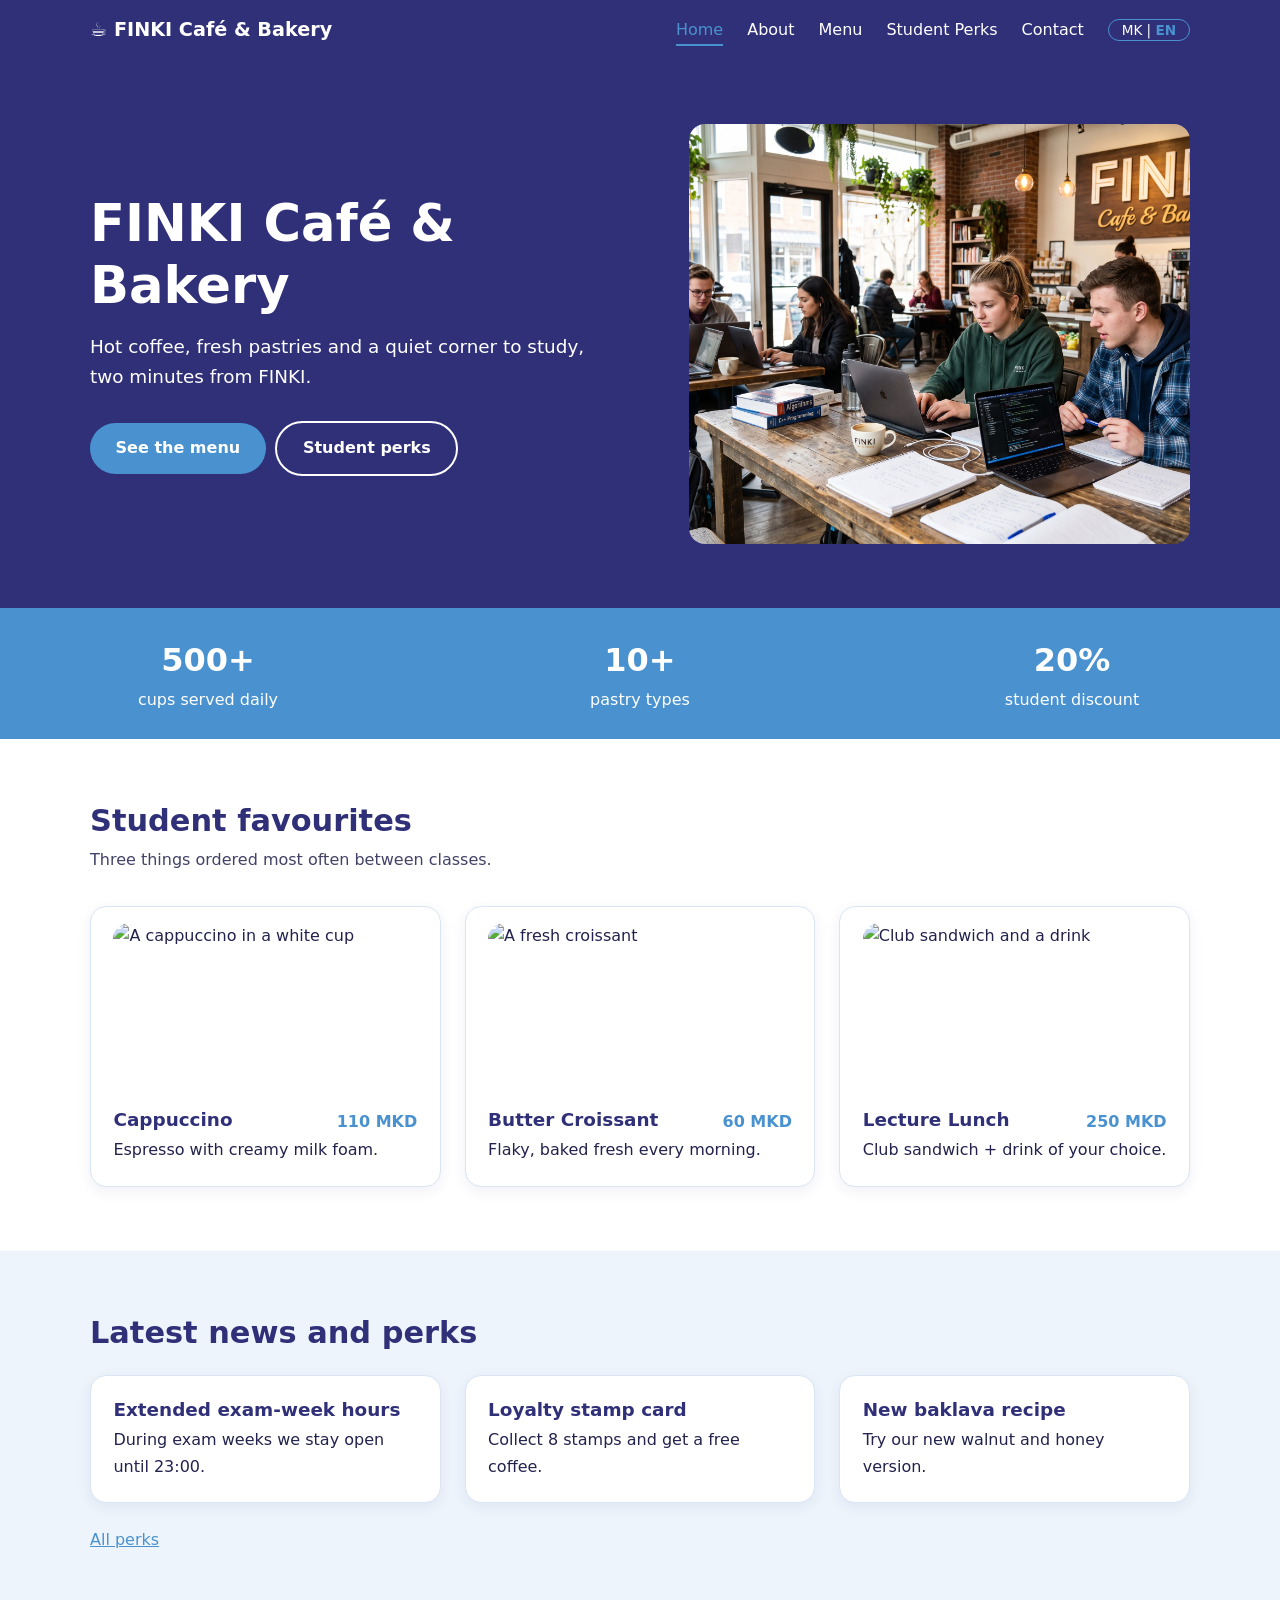
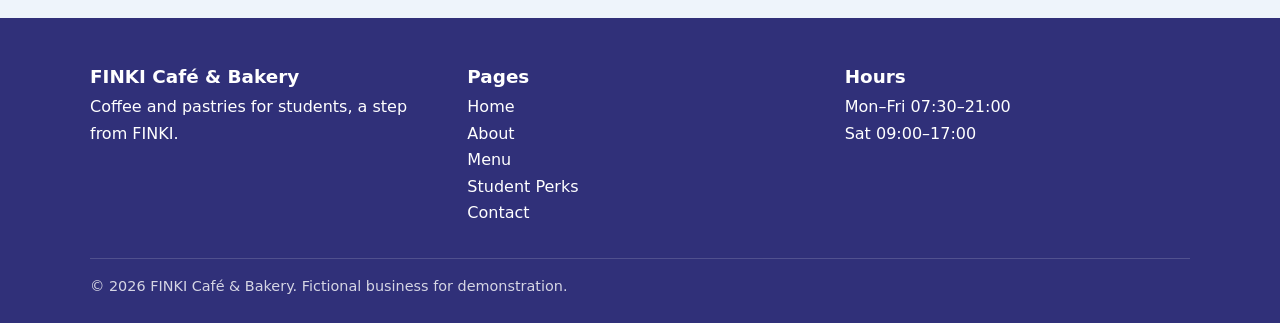
==== en/index.html @ 3f3c71a1 "Initial commit" ====
<!DOCTYPE html>
<html lang="en">
<head>
<meta charset="UTF-8">
<meta name="viewport" content="width=device-width, initial-scale=1">
<title>Home | FINKI Café &amp; Bakery</title>
<meta name="description" content="Student café-bakery near FINKI, Skopje.">
<link rel="stylesheet" href="../css/style.css">
</head>
<body>
<!-- ===== SHARED HEADER / NAV (identical on every page) ===== -->
<header class="site-header">
  <div class="container nav">
    <a class="brand" href="index.html">☕ FINKI Café &amp; Bakery</a>
    <button class="nav-toggle" aria-label="Toggle navigation" aria-expanded="false"><span></span><span></span><span></span></button>
    <nav aria-label="Main navigation">
      <ul class="nav-list"><li><a href="index.html" aria-current="page">Home</a></li><li><a href="about.html">About</a></li><li><a href="menu.html">Menu</a></li><li><a href="perks.html">Student Perks</a></li><li><a href="contact.html">Contact</a></li>
        <!-- Language switch: links to the translated twin of this page -->
        <li><a class="lang" href="../mk/index.html" hreflang="mk">MK | <b>EN</b></a></li>
      </ul>
    </nav>
  </div>
</header>
<main>

<!-- Hero -->
<section class="hero"><div class="container hero-grid">
  <div><h1>FINKI Café &amp; Bakery</h1>
  <p>Hot coffee, fresh pastries and a quiet corner to study, two minutes from FINKI.</p>
  <a class="btn" href="menu.html">See the menu</a><a class="btn outline" href="perks.html">Student perks</a></div>
  <!-- Hero image placeholder -->
  <img src="../images/students.jpg" width="640" height="420" alt="Café interior with students studying" loading="lazy">
</div></section>
<!-- Stats bar -->
<div class="stats"><ul>
  <li><strong>500+</strong>cups served daily</li>
  <li><strong>10+</strong>pastry types</li>
  <li><strong>20%</strong>student discount</li></ul></div>
<!-- Featured items -->
<section>
  <div class="container"><h2>Student favourites</h2>
    <p class="lead">Three things ordered most often between classes.</p>
    <div class="grid">
      <article class="card"><img src="https://images.pexels.com/photos/459489/pexels-photo-459489.jpeg" width="400" height="240" alt="A cappuccino in a white cup" loading="lazy">
        <div class="item"><h3>Cappuccino</h3><span class="price">110 MKD</span></div>
        <p>Espresso with creamy milk foam.</p>
      </article>
      <article class="card"><img src="https://images.pexels.com/photos/6202224/pexels-photo-6202224.jpeg" width="400" height="240" alt="A fresh croissant" loading="lazy">
        <div class="item"><h3>Butter Croissant</h3><span class="price">60 MKD</span></div>
        <p>Flaky, baked fresh every morning.</p>
      </article>
      <article class="card"><img src="https://images.pexels.com/photos/8478399/pexels-photo-8478399.jpeg" width="400" height="240" alt="Club sandwich and a drink" loading="lazy">
        <div class="item"><h3>Lecture Lunch</h3><span class="price">250 MKD</span></div>
        <p>Club sandwich + drink of your choice.</p>
      </article>
    </div>
  </div>
</section>
<!-- News / perks teaser -->
<section class="alt"><div class="container"><h2>Latest news and perks</h2><div class="grid" style="margin-top:1.5rem">
  <article class="card"><h3>Extended exam-week hours</h3><p>During exam weeks we stay open until 23:00.</p></article>
  <article class="card"><h3>Loyalty stamp card</h3><p>Collect 8 stamps and get a free coffee.</p></article>
  <article class="card"><h3>New baklava recipe</h3><p>Try our new walnut and honey version.</p></article>
</div><p style="margin-top:1.5rem"><a href="perks.html">All perks</a></p></div></section>
</main>
<!-- ===== SHARED FOOTER ===== -->
<footer class="site-footer">
  <div class="container footer-grid">
    <div><h3>FINKI Café &amp; Bakery</h3><p>Coffee and pastries for students, a step from FINKI.</p></div>
    <div><h3>Pages</h3><ul><li><a href="index.html">Home</a></li><li><a href="about.html">About</a></li><li><a href="menu.html">Menu</a></li><li><a href="perks.html">Student Perks</a></li><li><a href="contact.html">Contact</a></li></ul></div>
    <div><h3>Hours</h3><p>Mon–Fri 07:30–21:00<br>Sat 09:00–17:00</p></div>
  </div>
  <div class="container copy">© 2026 FINKI Café &amp; Bakery. Fictional business for demonstration.</div>
</footer>
<script src="../js/main.js"></script>
</body>
</html>
---- css/style.css ----
:root {
  --dark: #303079;
  --accent: #4992CF;
  --white: #fff;
  --soft: #eef4fb;
  --text: #22224d;
  --radius: 16px;
}

* {
  box-sizing: border-box;
  margin: 0;
}

html {
  scroll-behavior: smooth;
}

body {
  font-family: "Segoe UI", system-ui, -apple-system, Roboto, sans-serif;
  color: var(--text);
  background: var(--white);
  line-height: 1.65;
}

img {
  max-width: 100%;
  height: auto;
  display: block;
  border-radius: var(--radius);
}

a {
  color: var(--accent);
}

a:focus-visible,
button:focus-visible {
  outline: 3px solid var(--accent);
  outline-offset: 3px;
}

h1,
h2,
h3 {
  color: var(--dark);
  line-height: 1.2;
}

h1 {
  font-size: clamp(2rem, 5vw, 3.2rem);
}

h2 {
  font-size: 1.9rem;
  margin-bottom: 0.5rem;
}

h3 {
  font-size: 1.15rem;
  margin-bottom: 0.4rem;
}

.container {
  width: min(1100px, 92%);
  margin-inline: auto;
}

section {
  padding: 4rem 0;
}

.lead {
  max-width: 60ch;
  margin-bottom: 2rem;
  opacity: 0.85;
}

.alt {
  background: var(--soft);
}

/* Header / nav */

.site-header {
  background: var(--dark);
  position: sticky;
  top: 0;
  z-index: 10;
}

.nav {
  display: flex;
  align-items: center;
  justify-content: space-between;
  padding: 0.9rem 0;
}

.brand {
  color: var(--white);
  font-weight: 700;
  font-size: 1.2rem;
  text-decoration: none;
}

.nav-list {
  display: flex;
  gap: 1.5rem;
  list-style: none;
  padding: 0;
  align-items: center;
}

.nav-list a {
  color: var(--white);
  text-decoration: none;
  padding: 0.3rem 0;
  border-bottom: 2px solid transparent;
}

.nav-list a:hover,
.nav-list a[aria-current="page"] {
  color: var(--accent);
  border-color: var(--accent);
}

.nav-list .lang {
  border: 1px solid var(--accent);
  border-radius: 999px;
  padding: 0.15rem 0.8rem;
  font-size: 0.85rem;
}

.nav-list .lang b {
  color: var(--accent);
  font-weight: 700;
}

.nav-toggle {
  display: none;
  background: none;
  border: 0;
  cursor: pointer;
  padding: 0.4rem;
}

.nav-toggle span {
  display: block;
  width: 26px;
  height: 3px;
  background: var(--white);
  margin: 5px 0;
  border-radius: 2px;
}

/* Buttons */

.btn {
  display: inline-block;
  background: var(--accent);
  color: var(--white);
  padding: 0.75rem 1.6rem;
  border-radius: 999px;
  text-decoration: none;
  font-weight: 600;
  transition: background 0.2s;
}

.btn:hover {
  background: var(--white);
  color: var(--dark);
}

.btn.outline {
  background: transparent;
  border: 2px solid var(--white);
  color: var(--white);
}

.btn.outline:hover {
  background: var(--white);
  color: var(--dark);
}

/* Hero */

.hero {
  background: var(--dark);
  color: var(--white);
  padding: 4rem 0;
}

.hero h1 {
  color: var(--white);
}

.hero-grid {
  display: grid;
  grid-template-columns: 1.1fr 1fr;
  gap: 3rem;
  align-items: center;
}

.hero img {
  width: 100%;
  height: 420px;
  object-fit: cover;
}

.hero p {
  margin: 1rem 0 1.8rem;
  font-size: 1.15rem;
  max-width: 44ch;
}

.hero .btn + .btn {
  margin-left: 0.6rem;
}

.page-hero {
  background: var(--dark);
  color: var(--white);
  padding: 3rem 0;
}

.page-hero h1 {
  color: var(--white);
}

/* Stats bar */

.stats {
  background: var(--accent);
  color: var(--white);
  padding: 1.6rem 0;
}

.stats ul {
  list-style: none;
  padding: 0;
  display: grid;
  grid-template-columns: repeat(3, 1fr);
  text-align: center;
  gap: 1rem;
}

.stats strong {
  display: block;
  font-size: 2rem;
}

/* Cards & grids */

.grid {
  display: grid;
  grid-template-columns: repeat(auto-fit, minmax(250px, 1fr));
  gap: 1.5rem;
}

.card {
  background: var(--white);
  border: 1px solid #d9e5f3;
  border-radius: var(--radius);
  padding: 1.4rem;
  box-shadow: 0 4px 14px rgba(48, 48, 121, 0.07);
}

.card img {
  margin: -0.4rem 0 1rem;
  width: 100%;
  height: 170px;
  object-fit: cover;
}

.card ul {
  padding-left: 1.2rem;
}

.price {
  color: var(--accent);
  font-weight: 700;
  white-space: nowrap;
}

.item {
  display: flex;
  justify-content: space-between;
  gap: 1rem;
}

.menu-cat {
  margin-bottom: 3rem;
}

.menu-cat h2 {
  border-bottom: 3px solid var(--accent);
  display: inline-block;
  margin-bottom: 1.2rem;
}

.split {
  display: grid;
  grid-template-columns: 1fr 1fr;
  gap: 2.5rem;
  align-items: center;
}

.split img,
.grid > img {
  width: 100%;
  height: 280px;
  object-fit: cover;
}

.split img {
  height: 380px;
}

.contact-list {
  list-style: none;
  padding: 0;
}

.contact-list li {
  margin-bottom: 0.7rem;
}

table {
  border-collapse: collapse;
  width: 100%;
}

td {
  padding: 0.5rem 0;
  border-bottom: 1px solid #d9e5f3;
}

td:last-child {
  text-align: right;
  font-weight: 600;
}

.map iframe {
  width: 100%;
  height: 340px;
  border: 0;
  border-radius: var(--radius);
}

/* Footer */

.site-footer {
  background: var(--dark);
  color: var(--white);
  padding: 3rem 0 1.5rem;
}

.footer-grid {
  display: grid;
  grid-template-columns: repeat(auto-fit, minmax(200px, 1fr));
  gap: 2rem;
}

.site-footer h3 {
  color: var(--white);
}

.site-footer a {
  color: var(--white);
  text-decoration: none;
}

.site-footer a:hover {
  color: var(--accent);
}

.site-footer ul {
  list-style: none;
  padding: 0;
}

.copy {
  margin-top: 2rem;
  padding-top: 1rem;
  border-top: 1px solid rgba(255, 255, 255, 0.2);
  font-size: 0.9rem;
  opacity: 0.8;
}

/* Mobile */

@media (max-width: 760px) {
  .nav-toggle {
    display: block;
  }

  .nav-list {
    display: none;
    position: absolute;
    top: 100%;
    left: 0;
    right: 0;
    background: var(--dark);
    flex-direction: column;
    align-items: flex-start;
    padding: 1rem 4%;
    gap: 0.8rem;
  }

  .nav-list.open {
    display: flex;
  }

  .hero-grid,
  .split {
    grid-template-columns: 1fr;
  }

  .stats ul {
    grid-template-columns: 1fr;
  }

  section {
    padding: 3rem 0;
  }
}
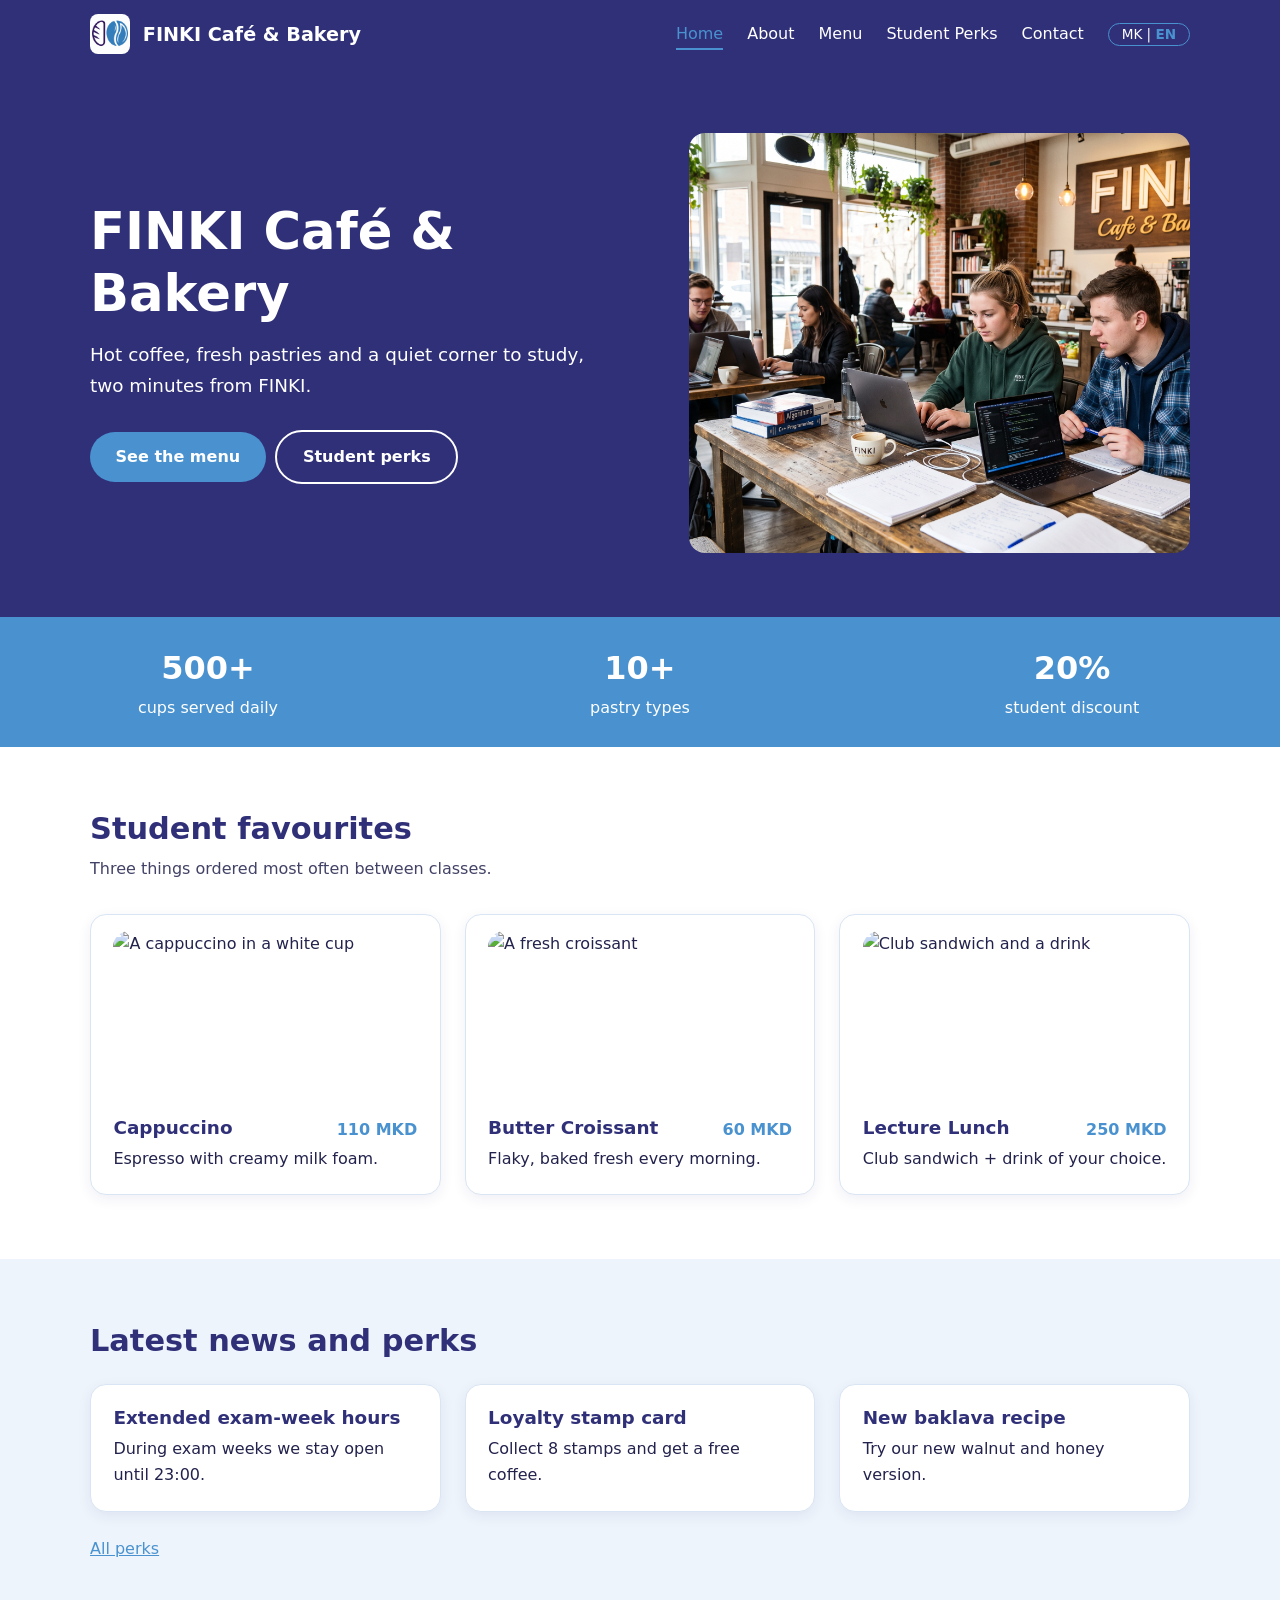
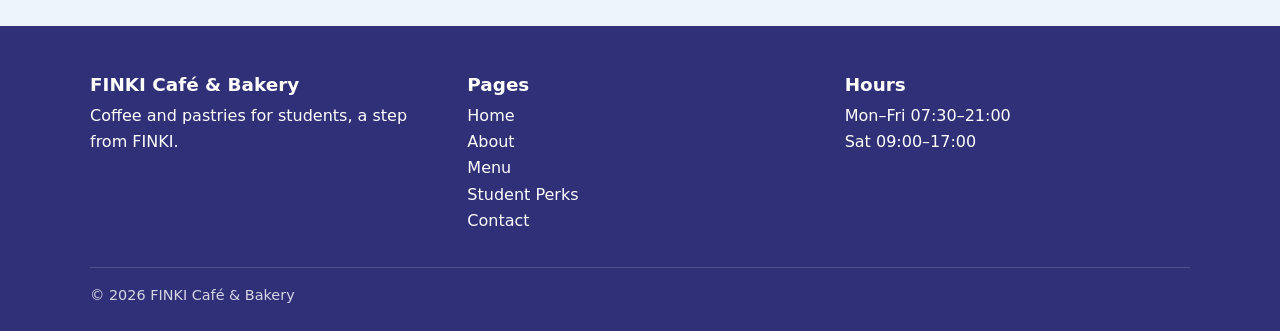
==== commit 2c247c09: "Add root page and implement logo" ====
--- a/en/index.html
+++ b/en/index.html
@@ -11,7 +11,10 @@
 <!-- ===== SHARED HEADER / NAV (identical on every page) ===== -->
 <header class="site-header">
   <div class="container nav">
-    <a class="brand" href="index.html">☕ FINKI Café &amp; Bakery</a>
+    <a class="brand" href="index.html">
+      <img class="brand__logo" src="../images/logo.png" alt="FINKI Café & Bakery" width="40" height="40">
+      <span>FINKI Café &amp; Bakery</span>
+    </a>
     <button class="nav-toggle" aria-label="Toggle navigation" aria-expanded="false"><span></span><span></span><span></span></button>
     <nav aria-label="Main navigation">
       <ul class="nav-list"><li><a href="index.html" aria-current="page">Home</a></li><li><a href="about.html">About</a></li><li><a href="menu.html">Menu</a></li><li><a href="perks.html">Student Perks</a></li><li><a href="contact.html">Contact</a></li>
@@ -70,7 +73,7 @@
     <div><h3>Pages</h3><ul><li><a href="index.html">Home</a></li><li><a href="about.html">About</a></li><li><a href="menu.html">Menu</a></li><li><a href="perks.html">Student Perks</a></li><li><a href="contact.html">Contact</a></li></ul></div>
     <div><h3>Hours</h3><p>Mon–Fri 07:30–21:00<br>Sat 09:00–17:00</p></div>
   </div>
-  <div class="container copy">© 2026 FINKI Café &amp; Bakery. Fictional business for demonstration.</div>
+    <div class="container copy">© 2026 FINKI Café &amp; Bakery</div>
 </footer>
 <script src="../js/main.js"></script>
 </body>
--- a/css/style.css
+++ b/css/style.css
@@ -101,6 +101,13 @@
   font-weight: 700;
   font-size: 1.2rem;
   text-decoration: none;
+  display: flex;
+  align-items: center;
+  gap: 0.8rem;
+}
+
+.brand__logo {
+  border-radius: 8px;
 }
 
 .nav-list {
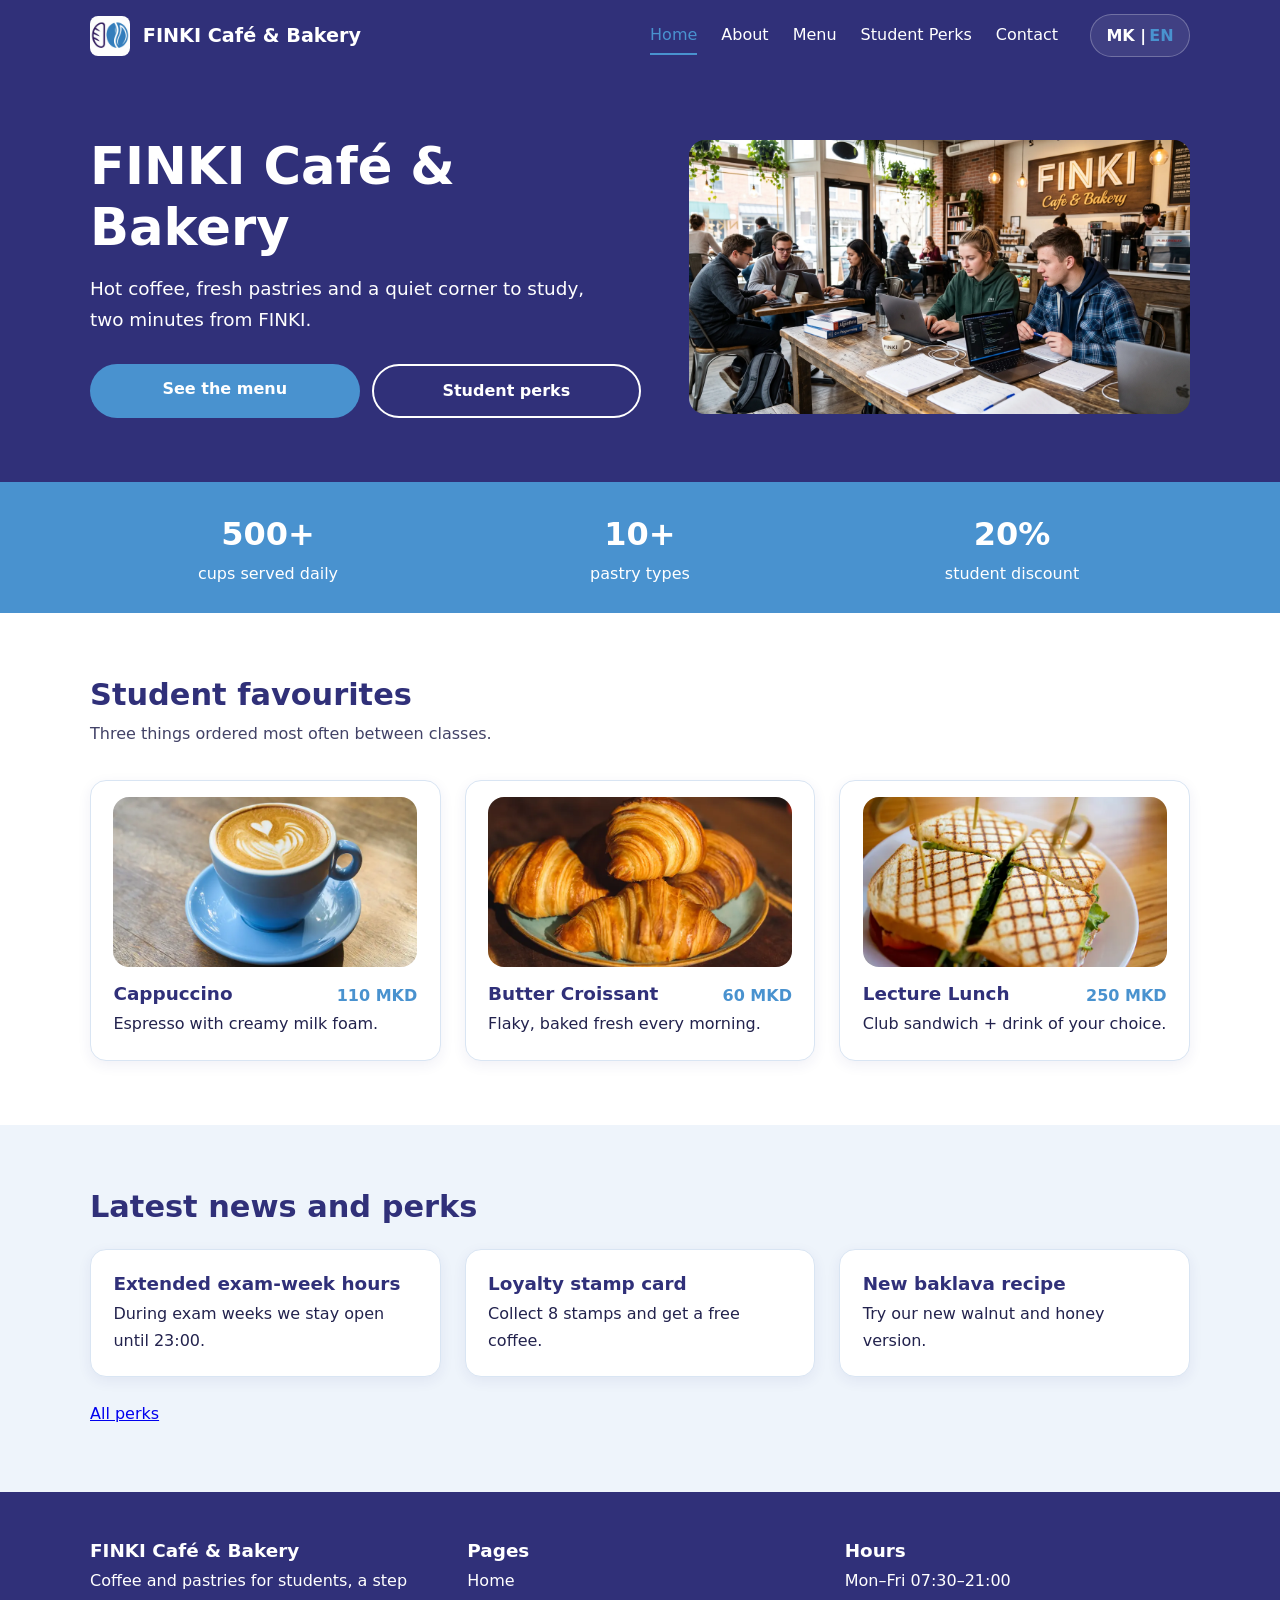
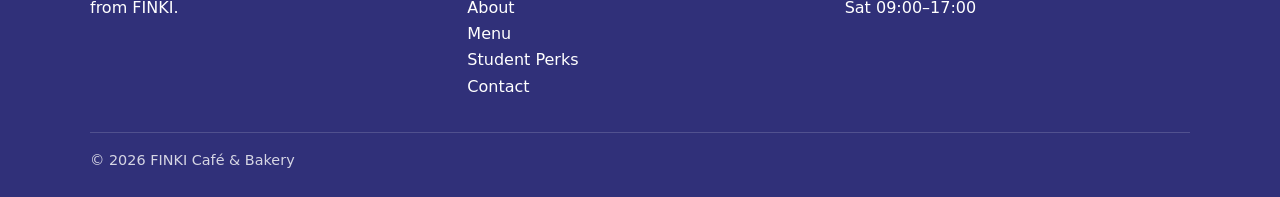
==== commit b50ae2ee: "Refactor code and improve mobile navigation and hero layout" ====
--- a/en/index.html
+++ b/en/index.html
@@ -1,80 +1,145 @@
 <!DOCTYPE html>
 <html lang="en">
-<head>
-<meta charset="UTF-8">
-<meta name="viewport" content="width=device-width, initial-scale=1">
-<title>Home | FINKI Café &amp; Bakery</title>
-<meta name="description" content="Student café-bakery near FINKI, Skopje.">
-<link rel="stylesheet" href="../css/style.css">
-</head>
-<body>
-<!-- ===== SHARED HEADER / NAV (identical on every page) ===== -->
-<header class="site-header">
-  <div class="container nav">
-    <a class="brand" href="index.html">
-      <img class="brand__logo" src="../images/logo.png" alt="FINKI Café & Bakery" width="40" height="40">
-      <span>FINKI Café &amp; Bakery</span>
-    </a>
-    <button class="nav-toggle" aria-label="Toggle navigation" aria-expanded="false"><span></span><span></span><span></span></button>
-    <nav aria-label="Main navigation">
-      <ul class="nav-list"><li><a href="index.html" aria-current="page">Home</a></li><li><a href="about.html">About</a></li><li><a href="menu.html">Menu</a></li><li><a href="perks.html">Student Perks</a></li><li><a href="contact.html">Contact</a></li>
-        <!-- Language switch: links to the translated twin of this page -->
-        <li><a class="lang" href="../mk/index.html" hreflang="mk">MK | <b>EN</b></a></li>
-      </ul>
-    </nav>
-  </div>
-</header>
-<main>
+  <head>
+    <meta charset="UTF-8">
+    <meta name="viewport" content="width=device-width, initial-scale=1">
+    <title>Home | FINKI Café &amp; Bakery</title>
+    <meta name="description" content="Student café-bakery near FINKI, Skopje.">
+    <link rel="stylesheet" href="../css/style.css">
+  </head>
+  <body>
+    <header class="site-header">
+      <div class="container nav">
+        <a class="brand" href="index.html" aria-label="FINKI Café & Bakery home">
+          <img class="brand__logo" src="../images/logo.webp" alt="FINKI Café & Bakery" width="40" height="40">
+          <span>FINKI Café &amp; Bakery</span>
+        </a>
 
-<!-- Hero -->
-<section class="hero"><div class="container hero-grid">
-  <div><h1>FINKI Café &amp; Bakery</h1>
-  <p>Hot coffee, fresh pastries and a quiet corner to study, two minutes from FINKI.</p>
-  <a class="btn" href="menu.html">See the menu</a><a class="btn outline" href="perks.html">Student perks</a></div>
-  <!-- Hero image placeholder -->
-  <img src="../images/students.jpg" width="640" height="420" alt="Café interior with students studying" loading="lazy">
-</div></section>
-<!-- Stats bar -->
-<div class="stats"><ul>
-  <li><strong>500+</strong>cups served daily</li>
-  <li><strong>10+</strong>pastry types</li>
-  <li><strong>20%</strong>student discount</li></ul></div>
-<!-- Featured items -->
-<section>
-  <div class="container"><h2>Student favourites</h2>
-    <p class="lead">Three things ordered most often between classes.</p>
-    <div class="grid">
-      <article class="card"><img src="https://images.pexels.com/photos/459489/pexels-photo-459489.jpeg" width="400" height="240" alt="A cappuccino in a white cup" loading="lazy">
-        <div class="item"><h3>Cappuccino</h3><span class="price">110 MKD</span></div>
-        <p>Espresso with creamy milk foam.</p>
-      </article>
-      <article class="card"><img src="https://images.pexels.com/photos/6202224/pexels-photo-6202224.jpeg" width="400" height="240" alt="A fresh croissant" loading="lazy">
-        <div class="item"><h3>Butter Croissant</h3><span class="price">60 MKD</span></div>
-        <p>Flaky, baked fresh every morning.</p>
-      </article>
-      <article class="card"><img src="https://images.pexels.com/photos/8478399/pexels-photo-8478399.jpeg" width="400" height="240" alt="Club sandwich and a drink" loading="lazy">
-        <div class="item"><h3>Lecture Lunch</h3><span class="price">250 MKD</span></div>
-        <p>Club sandwich + drink of your choice.</p>
-      </article>
-    </div>
-  </div>
-</section>
-<!-- News / perks teaser -->
-<section class="alt"><div class="container"><h2>Latest news and perks</h2><div class="grid" style="margin-top:1.5rem">
-  <article class="card"><h3>Extended exam-week hours</h3><p>During exam weeks we stay open until 23:00.</p></article>
-  <article class="card"><h3>Loyalty stamp card</h3><p>Collect 8 stamps and get a free coffee.</p></article>
-  <article class="card"><h3>New baklava recipe</h3><p>Try our new walnut and honey version.</p></article>
-</div><p style="margin-top:1.5rem"><a href="perks.html">All perks</a></p></div></section>
-</main>
-<!-- ===== SHARED FOOTER ===== -->
-<footer class="site-footer">
-  <div class="container footer-grid">
-    <div><h3>FINKI Café &amp; Bakery</h3><p>Coffee and pastries for students, a step from FINKI.</p></div>
-    <div><h3>Pages</h3><ul><li><a href="index.html">Home</a></li><li><a href="about.html">About</a></li><li><a href="menu.html">Menu</a></li><li><a href="perks.html">Student Perks</a></li><li><a href="contact.html">Contact</a></li></ul></div>
-    <div><h3>Hours</h3><p>Mon–Fri 07:30–21:00<br>Sat 09:00–17:00</p></div>
-  </div>
-    <div class="container copy">© 2026 FINKI Café &amp; Bakery</div>
-</footer>
-<script src="../js/main.js"></script>
-</body>
+        <button class="nav-toggle" type="button" aria-label="Toggle navigation" aria-expanded="false">
+          <span></span>
+          <span></span>
+          <span></span>
+        </button>
+
+        <nav aria-label="Main navigation">
+          <ul class="nav-list">
+            <li><a href="index.html" aria-current="page">Home</a></li>
+            <li><a href="about.html">About</a></li>
+            <li><a href="menu.html">Menu</a></li>
+            <li><a href="perks.html">Student Perks</a></li>
+            <li><a href="contact.html">Contact</a></li>
+            <li><a class="lang" href="../mk/index.html" hreflang="mk">MK | <b>EN</b></a></li>
+          </ul>
+        </nav>
+      </div>
+    </header>
+
+    <main>
+      <section class="hero">
+        <div class="container hero-grid">
+          <div>
+            <h1>FINKI Café &amp; Bakery</h1>
+            <p>Hot coffee, fresh pastries and a quiet corner to study, two minutes from FINKI.</p>
+            <div class="hero-actions">
+              <a class="btn" href="menu.html">See the menu</a>
+              <a class="btn outline" href="perks.html">Student perks</a>
+            </div>
+          </div>
+          <img src="../images/students.webp" width="640" height="420" alt="Café interior with students studying">
+        </div>
+      </section>
+
+      <div class="stats" aria-label="Store highlights">
+        <div class="container">
+          <ul>
+            <li><strong>500+</strong>cups served daily</li>
+            <li><strong>10+</strong>pastry types</li>
+            <li><strong>20%</strong>student discount</li>
+          </ul>
+        </div>
+      </div>
+
+      <section>
+        <div class="container">
+          <h2>Student favourites</h2>
+          <p class="lead">Three things ordered most often between classes.</p>
+          <div class="grid">
+            <article class="card">
+              <img src="../images/cappuccino.webp" width="800" height="534" alt="A cappuccino in a white cup">
+              <div class="item">
+                <h3>Cappuccino</h3>
+                <span class="price">110 MKD</span>
+              </div>
+              <p>Espresso with creamy milk foam.</p>
+            </article>
+
+            <article class="card">
+              <img src="../images/croissants.webp" width="800" height="533" alt="A fresh croissant">
+              <div class="item">
+                <h3>Butter Croissant</h3>
+                <span class="price">60 MKD</span>
+              </div>
+              <p>Flaky, baked fresh every morning.</p>
+            </article>
+
+            <article class="card">
+              <img src="../images/sandwich.webp" width="800" height="533" alt="Club sandwich and a drink">
+              <div class="item">
+                <h3>Lecture Lunch</h3>
+                <span class="price">250 MKD</span>
+              </div>
+              <p>Club sandwich + drink of your choice.</p>
+            </article>
+          </div>
+        </div>
+      </section>
+
+      <section class="alt">
+        <div class="container">
+          <h2>Latest news and perks</h2>
+          <div class="grid section-spacer">
+            <article class="card">
+              <h3>Extended exam-week hours</h3>
+              <p>During exam weeks we stay open until 23:00.</p>
+            </article>
+            <article class="card">
+              <h3>Loyalty stamp card</h3>
+              <p>Collect 8 stamps and get a free coffee.</p>
+            </article>
+            <article class="card">
+              <h3>New baklava recipe</h3>
+              <p>Try our new walnut and honey version.</p>
+            </article>
+          </div>
+          <p class="section-spacer"><a href="perks.html">All perks</a></p>
+        </div>
+      </section>
+    </main>
+
+    <footer class="site-footer">
+      <div class="container footer-grid">
+        <div>
+          <h3>FINKI Café &amp; Bakery</h3>
+          <p>Coffee and pastries for students, a step from FINKI.</p>
+        </div>
+        <div>
+          <h3>Pages</h3>
+          <ul>
+            <li><a href="index.html">Home</a></li>
+            <li><a href="about.html">About</a></li>
+            <li><a href="menu.html">Menu</a></li>
+            <li><a href="perks.html">Student Perks</a></li>
+            <li><a href="contact.html">Contact</a></li>
+          </ul>
+        </div>
+        <div>
+          <h3>Hours</h3>
+          <p>Mon–Fri 07:30–21:00<br>Sat 09:00–17:00</p>
+        </div>
+      </div>
+      <div class="container copy">© 2026 FINKI Café &amp; Bakery</div>
+    </footer>
+
+    <script src="../js/main.js"></script>
+  </body>
 </html>
--- a/css/style.css
+++ b/css/style.css
@@ -1,10 +1,12 @@
 :root {
   --dark: #303079;
-  --accent: #4992CF;
+  --accent: #4992cf;
   --white: #fff;
   --soft: #eef4fb;
   --text: #22224d;
+  --border: #d9e5f3;
   --radius: 16px;
+  --shadow: 0 4px 14px rgba(48, 48, 121, 0.07);
 }
 
 * {
@@ -21,17 +23,19 @@
   color: var(--text);
   background: var(--white);
   line-height: 1.65;
+  -webkit-tap-highlight-color: transparent;
 }
 
 img {
+  display: block;
   max-width: 100%;
   height: auto;
-  display: block;
   border-radius: var(--radius);
 }
 
-a {
-  color: var(--accent);
+a,
+button {
+  -webkit-tap-highlight-color: transparent;
 }
 
 a:focus-visible,
@@ -80,13 +84,11 @@
   background: var(--soft);
 }
 
-/* Header / nav */
-
 .site-header {
-  background: var(--dark);
   position: sticky;
   top: 0;
   z-index: 10;
+  background: var(--dark);
 }
 
 .nav {
@@ -97,31 +99,36 @@
 }
 
 .brand {
+  display: flex;
+  align-items: center;
+  gap: 0.8rem;
   color: var(--white);
   font-weight: 700;
   font-size: 1.2rem;
   text-decoration: none;
+}
+
+.brand__logo {
+  border-radius: 8px;
+}
+
+.nav-list {
   display: flex;
   align-items: center;
-  gap: 0.8rem;
-}
-
-.brand__logo {
-  border-radius: 8px;
-}
-
-.nav-list {
-  display: flex;
   gap: 1.5rem;
   list-style: none;
   padding: 0;
-  align-items: center;
+}
+
+.nav-list li {
+  list-style: none;
 }
 
 .nav-list a {
+  display: inline-block;
+  padding: 0.3rem 0;
   color: var(--white);
   text-decoration: none;
-  padding: 0.3rem 0;
   border-bottom: 2px solid transparent;
 }
 
@@ -132,10 +139,24 @@
 }
 
 .nav-list .lang {
-  border: 1px solid var(--accent);
+  display: inline-flex;
+  align-items: center;
+  justify-content: center;
+  gap: 0.2rem;
+  min-width: 100px;
+  margin-left: 0.5rem;
+  padding: 0.45rem 0.8rem;
+  border: 1px solid rgba(255, 255, 255, 0.26);
   border-radius: 999px;
-  padding: 0.15rem 0.8rem;
-  font-size: 0.85rem;
+  background: rgba(255, 255, 255, 0.08);
+  color: var(--white);
+  font-weight: 600;
+  transition: background 0.2s ease, border-color 0.2s ease;
+}
+
+.nav-list .lang:hover {
+  background: rgba(255, 255, 255, 0.14);
+  border-color: rgba(255, 255, 255, 0.38);
 }
 
 .nav-list .lang b {
@@ -156,11 +177,8 @@
   width: 26px;
   height: 3px;
   background: var(--white);
-  margin: 5px 0;
   border-radius: 2px;
 }
-
-/* Buttons */
 
 .btn {
   display: inline-block;
@@ -170,7 +188,7 @@
   border-radius: 999px;
   text-decoration: none;
   font-weight: 600;
-  transition: background 0.2s;
+  transition: background 0.2s ease, color 0.2s ease;
 }
 
 .btn:hover {
@@ -189,12 +207,10 @@
   color: var(--dark);
 }
 
-/* Hero */
-
 .hero {
+  padding: 4rem 0;
   background: var(--dark);
   color: var(--white);
-  padding: 4rem 0;
 }
 
 .hero h1 {
@@ -208,33 +224,39 @@
   align-items: center;
 }
 
+.hero p {
+  margin: 1rem 0 1.8rem;
+  max-width: 44ch;
+  font-size: 1.15rem;
+}
+
 .hero img {
   width: 100%;
-  height: 420px;
+  max-height: 320px;
   object-fit: cover;
-}
-
-.hero p {
-  margin: 1rem 0 1.8rem;
-  font-size: 1.15rem;
-  max-width: 44ch;
-}
-
-.hero .btn + .btn {
-  margin-left: 0.6rem;
+  object-position: center;
+}
+
+.hero-actions {
+  display: flex;
+  flex-wrap: wrap;
+  gap: 0.75rem;
+}
+
+.hero .btn {
+  flex: 1 1 170px;
+  text-align: center;
 }
 
 .page-hero {
+  padding: 3rem 0;
   background: var(--dark);
   color: var(--white);
-  padding: 3rem 0;
 }
 
 .page-hero h1 {
   color: var(--white);
 }
-
-/* Stats bar */
 
 .stats {
   background: var(--accent);
@@ -243,20 +265,18 @@
 }
 
 .stats ul {
+  display: grid;
+  grid-template-columns: repeat(3, 1fr);
+  gap: 1rem;
   list-style: none;
   padding: 0;
-  display: grid;
-  grid-template-columns: repeat(3, 1fr);
   text-align: center;
-  gap: 1rem;
 }
 
 .stats strong {
   display: block;
   font-size: 2rem;
 }
-
-/* Cards & grids */
 
 .grid {
   display: grid;
@@ -265,17 +285,17 @@
 }
 
 .card {
+  padding: 1.4rem;
   background: var(--white);
-  border: 1px solid #d9e5f3;
+  border: 1px solid var(--border);
   border-radius: var(--radius);
-  padding: 1.4rem;
-  box-shadow: 0 4px 14px rgba(48, 48, 121, 0.07);
+  box-shadow: var(--shadow);
 }
 
 .card img {
-  margin: -0.4rem 0 1rem;
   width: 100%;
   height: 170px;
+  margin: -0.4rem 0 1rem;
   object-fit: cover;
 }
 
@@ -300,9 +320,9 @@
 }
 
 .menu-cat h2 {
-  border-bottom: 3px solid var(--accent);
   display: inline-block;
   margin-bottom: 1.2rem;
+  border-bottom: 3px solid var(--accent);
 }
 
 .split {
@@ -315,8 +335,10 @@
 .split img,
 .grid > img {
   width: 100%;
-  height: 280px;
+  height: auto;
+  max-height: 360px;
   object-fit: cover;
+  object-position: center;
 }
 
 .split img {
@@ -333,13 +355,13 @@
 }
 
 table {
+  width: 100%;
   border-collapse: collapse;
-  width: 100%;
 }
 
 td {
   padding: 0.5rem 0;
-  border-bottom: 1px solid #d9e5f3;
+  border-bottom: 1px solid var(--border);
 }
 
 td:last-child {
@@ -353,8 +375,6 @@
   border: 0;
   border-radius: var(--radius);
 }
-
-/* Footer */
 
 .site-footer {
   background: var(--dark);
@@ -394,28 +414,100 @@
   opacity: 0.8;
 }
 
-/* Mobile */
+.section-spacer {
+  margin-top: 1.5rem;
+}
 
 @media (max-width: 760px) {
+  .nav {
+    position: relative;
+    min-height: 56px;
+    gap: 0.75rem;
+    padding-right: 52px;
+  }
+
+  .brand {
+    flex-direction: row;
+    align-items: center;
+    max-width: calc(100% - 54px);
+    margin-right: auto;
+    line-height: 1.1;
+  }
+
+  .brand__logo {
+    width: 34px;
+    height: 34px;
+  }
+
   .nav-toggle {
+    position: absolute;
+    top: 50%;
+    right: 0;
     display: block;
+    width: 46px;
+    height: 46px;
+    padding: 0;
+
+    transform: translateY(-50%);
+    background: transparent;
+    border: 0;
+    border-radius: 0;
+  }
+
+  .nav-toggle span {
+    width: 30px;
+    height: 3px;
+    margin: 5px auto;
   }
 
   .nav-list {
+    position: absolute;
+    top: calc(100% + 0.5rem);
+    right: 0;
+    left: 0;
     display: none;
-    position: absolute;
-    top: 100%;
-    left: 0;
-    right: 0;
-    background: var(--dark);
     flex-direction: column;
-    align-items: flex-start;
-    padding: 1rem 4%;
-    gap: 0.8rem;
+    align-items: stretch;
+    gap: 0.35rem;
+    padding: 0.9rem;
+    background: rgba(48, 48, 121, 0.98);
+    border: 1px solid rgba(255, 255, 255, 0.12);
+    border-radius: 16px;
+    box-shadow: 0 18px 40px rgba(16, 19, 58, 0.25);
   }
 
   .nav-list.open {
     display: flex;
+  }
+
+  .nav-list li {
+    width: 100%;
+  }
+
+  .nav-list a {
+    display: block;
+    width: 100%;
+    padding: 0.75rem 0.85rem;
+    border: 1px solid transparent;
+    border-radius: 10px;
+  }
+
+  .nav-list a:hover,
+  .nav-list a[aria-current="page"] {
+    background: rgba(73, 146, 207, 0.18);
+    border-color: rgba(73, 146, 207, 0.45);
+  }
+
+  .nav-list .lang {
+    display: inline-flex;
+    justify-content: center;
+    width: fit-content;
+    min-width: auto;
+    margin-top: 0.35rem;
+    margin-left: 0;
+    padding: 0.45rem 0.75rem;
+    background: rgba(255, 255, 255, 0.08);
+    border: 1px solid rgba(255, 255, 255, 0.24);
   }
 
   .hero-grid,
@@ -423,6 +515,38 @@
     grid-template-columns: 1fr;
   }
 
+  .hero {
+    padding-top: 3rem;
+  }
+
+  .hero p {
+    margin-bottom: 1.4rem;
+  }
+
+  .hero-actions {
+    display: flex;
+    flex-direction: row;
+    gap: 0.75rem;
+    margin-top: 1.2rem;
+  }
+
+  .hero .btn {
+    flex: 1 1 0;
+    min-width: 0;
+    padding-right: 0.9rem;
+    padding-left: 0.9rem;
+    text-align: center;
+  }
+
+  .split img,
+  .grid > img {
+    width: 100%;
+    max-height: 360px;
+    height: auto;
+    object-fit: cover;
+    object-position: center;
+  }
+
   .stats ul {
     grid-template-columns: 1fr;
   }
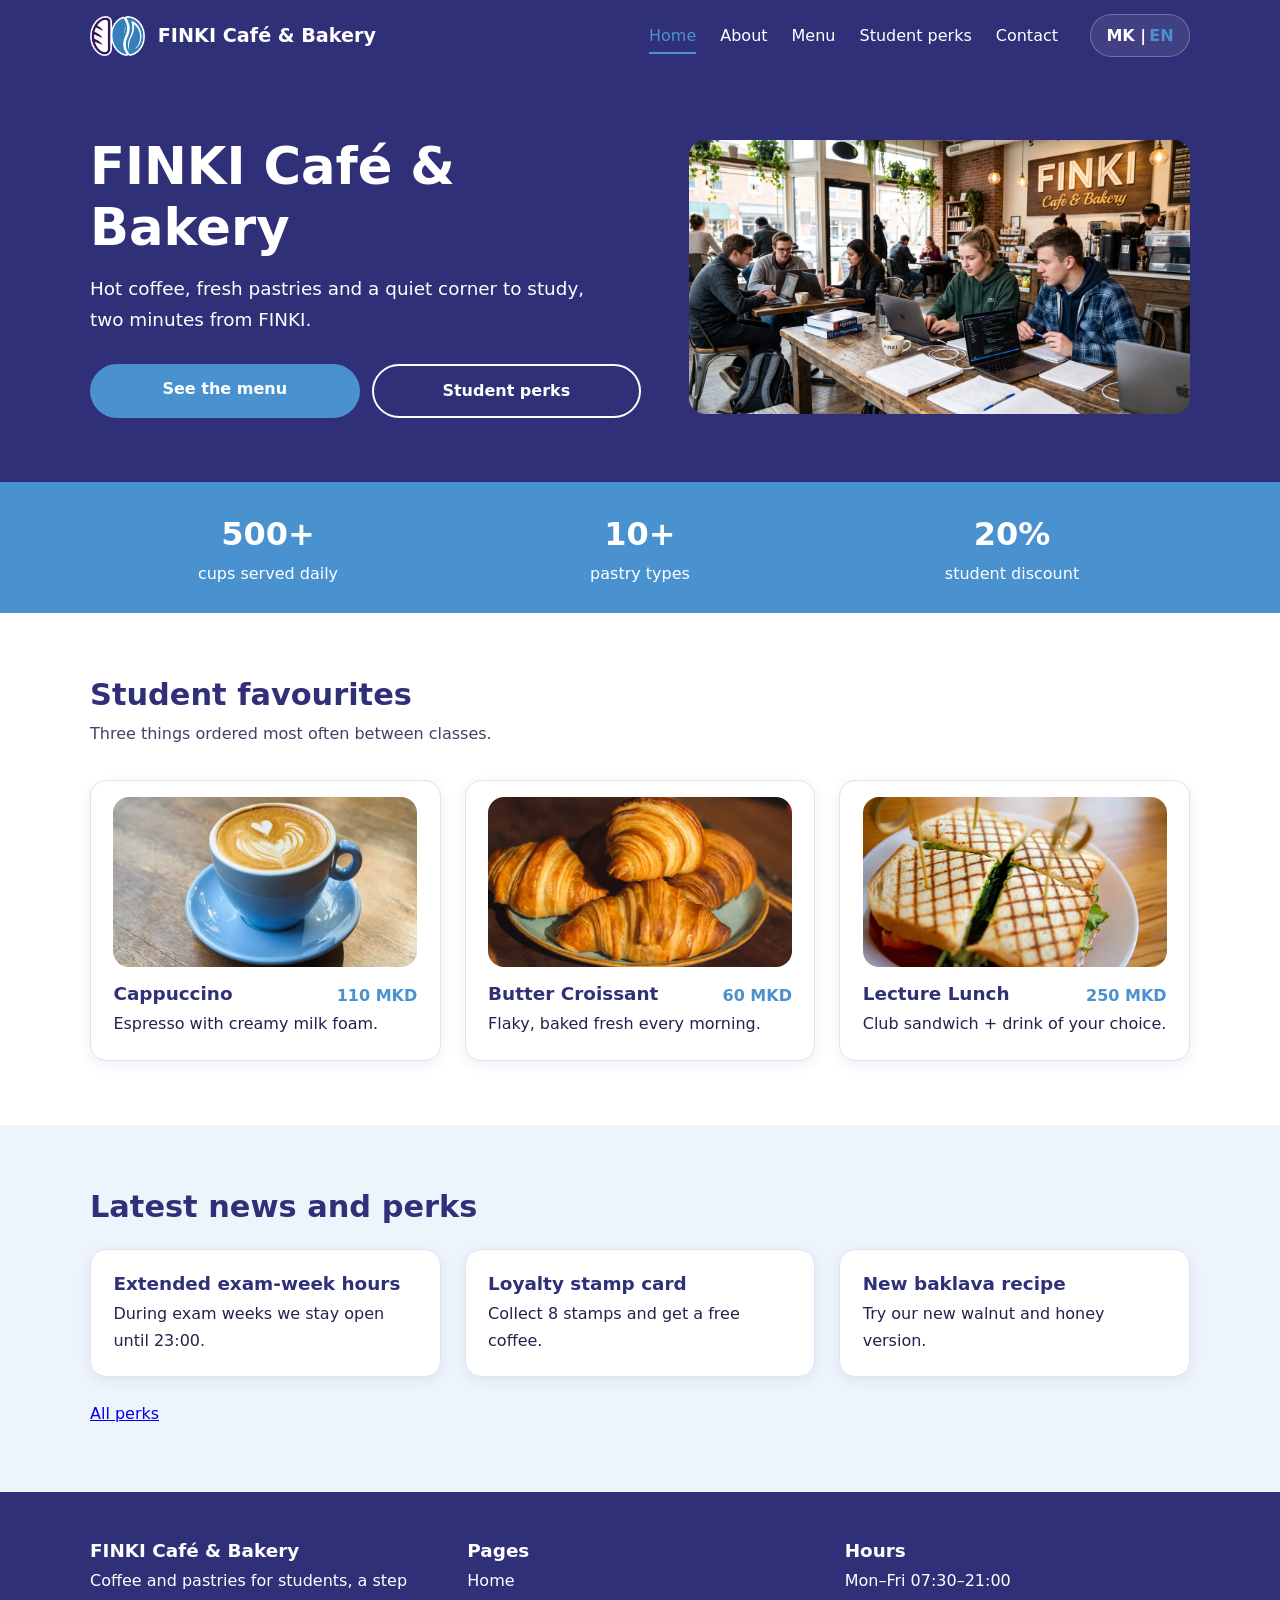
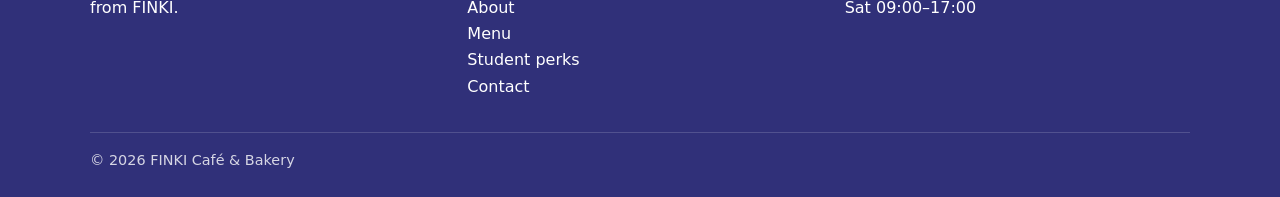
==== commit 6a4feaf3: "Initial commit" ====
--- a/en/index.html
+++ b/en/index.html
@@ -6,27 +6,31 @@
     <title>Home | FINKI Café &amp; Bakery</title>
     <meta name="description" content="Student café-bakery near FINKI, Skopje.">
     <link rel="stylesheet" href="../css/style.css">
+    <link rel="icon" href="../images/favicon.ico" sizes="any">
+    <link rel="icon" type="image/png" href="../images/favicon-192.png" sizes="192x192">
+    <link rel="apple-touch-icon" href="../images/apple-touch-icon.png">
   </head>
   <body>
     <header class="site-header">
       <div class="container nav">
-        <a class="brand" href="index.html" aria-label="FINKI Café & Bakery home">
-          <img class="brand__logo" src="../images/logo.webp" alt="FINKI Café & Bakery" width="40" height="40">
+        <a class="brand" href="index.html">
+          <img class="brand__logo" src="../images/logo.webp" alt="FINKI Café &amp; Bakery" width="55" height="40">
           <span>FINKI Café &amp; Bakery</span>
         </a>
 
-        <button class="nav-toggle" type="button" aria-label="Toggle navigation" aria-expanded="false">
-          <span></span>
-          <span></span>
-          <span></span>
+        <button class="nav-toggle" type="button">
+          <span class="nav-toggle__bar"></span>
+          <span class="nav-toggle__bar"></span>
+          <span class="nav-toggle__bar"></span>
+          <span class="visually-hidden">Menu</span>
         </button>
 
-        <nav aria-label="Main navigation">
+        <nav>
           <ul class="nav-list">
-            <li><a href="index.html" aria-current="page">Home</a></li>
+            <li><a class="active" href="index.html">Home</a></li>
             <li><a href="about.html">About</a></li>
             <li><a href="menu.html">Menu</a></li>
-            <li><a href="perks.html">Student Perks</a></li>
+            <li><a href="perks.html">Student perks</a></li>
             <li><a href="contact.html">Contact</a></li>
             <li><a class="lang" href="../mk/index.html" hreflang="mk">MK | <b>EN</b></a></li>
           </ul>
@@ -45,11 +49,11 @@
               <a class="btn outline" href="perks.html">Student perks</a>
             </div>
           </div>
-          <img src="../images/students.webp" width="640" height="420" alt="Café interior with students studying">
+          <img src="../images/students.webp" width="640" height="349" alt="Café interior with students studying">
         </div>
       </section>
 
-      <div class="stats" aria-label="Store highlights">
+      <div class="stats">
         <div class="container">
           <ul>
             <li><strong>500+</strong>cups served daily</li>
@@ -72,7 +76,6 @@
               </div>
               <p>Espresso with creamy milk foam.</p>
             </article>
-
             <article class="card">
               <img src="../images/croissants.webp" width="800" height="533" alt="A fresh croissant">
               <div class="item">
@@ -81,7 +84,6 @@
               </div>
               <p>Flaky, baked fresh every morning.</p>
             </article>
-
             <article class="card">
               <img src="../images/sandwich.webp" width="800" height="533" alt="Club sandwich and a drink">
               <div class="item">
@@ -128,7 +130,7 @@
             <li><a href="index.html">Home</a></li>
             <li><a href="about.html">About</a></li>
             <li><a href="menu.html">Menu</a></li>
-            <li><a href="perks.html">Student Perks</a></li>
+            <li><a href="perks.html">Student perks</a></li>
             <li><a href="contact.html">Contact</a></li>
           </ul>
         </div>
--- a/css/style.css
+++ b/css/style.css
@@ -1,3 +1,4 @@
+/* Base */
 :root {
   --dark: #303079;
   --accent: #4992cf;
@@ -16,14 +17,16 @@
 
 html {
   scroll-behavior: smooth;
+  overscroll-behavior-y: none;
 }
 
 body {
+  background: var(--white);
+  color: var(--text);
   font-family: "Segoe UI", system-ui, -apple-system, Roboto, sans-serif;
-  color: var(--text);
-  background: var(--white);
   line-height: 1.65;
   -webkit-tap-highlight-color: transparent;
+  -webkit-overflow-scrolling: touch;
 }
 
 img {
@@ -56,15 +59,31 @@
 }
 
 h2 {
+  margin-bottom: 0.5rem;
   font-size: 1.9rem;
-  margin-bottom: 0.5rem;
 }
 
 h3 {
+  margin-bottom: 0.4rem;
   font-size: 1.15rem;
-  margin-bottom: 0.4rem;
-}
-
+}
+
+table {
+  width: 100%;
+  border-collapse: collapse;
+}
+
+td {
+  padding: 0.5rem 0;
+  border-bottom: 1px solid var(--border);
+}
+
+td:last-child {
+  font-weight: 600;
+  text-align: right;
+}
+
+/* Layout */
 .container {
   width: min(1100px, 92%);
   margin-inline: auto;
@@ -84,6 +103,11 @@
   background: var(--soft);
 }
 
+.section-spacer {
+  margin-top: 1.5rem;
+}
+
+/* Header and navigation */
 .site-header {
   position: sticky;
   top: 0;
@@ -103,39 +127,55 @@
   align-items: center;
   gap: 0.8rem;
   color: var(--white);
+  font-size: 1.2rem;
   font-weight: 700;
-  font-size: 1.2rem;
   text-decoration: none;
 }
 
 .brand__logo {
-  border-radius: 8px;
+  width: auto;
+  height: 40px;
+  border-radius: 0;
 }
 
 .nav-list {
   display: flex;
   align-items: center;
   gap: 1.5rem;
+  padding: 0;
   list-style: none;
-  padding: 0;
-}
-
-.nav-list li {
-  list-style: none;
 }
 
 .nav-list a {
+  position: relative;
   display: inline-block;
   padding: 0.3rem 0;
   color: var(--white);
   text-decoration: none;
-  border-bottom: 2px solid transparent;
+  transition: color 0.2s ease;
+}
+
+.nav-list a:not(.lang)::after {
+  content: "";
+  position: absolute;
+  right: 0;
+  bottom: 0;
+  left: 0;
+  height: 2px;
+  background: var(--accent);
+  transform: scaleX(0);
+  transform-origin: left;
+  transition: transform 0.25s ease;
 }
 
 .nav-list a:hover,
-.nav-list a[aria-current="page"] {
+.nav-list a.active {
   color: var(--accent);
-  border-color: var(--accent);
+}
+
+.nav-list a:not(.lang):hover::after,
+.nav-list a.active::after {
+  transform: scaleX(1);
 }
 
 .nav-list .lang {
@@ -155,8 +195,8 @@
 }
 
 .nav-list .lang:hover {
+  border-color: rgba(255, 255, 255, 0.38);
   background: rgba(255, 255, 255, 0.14);
-  border-color: rgba(255, 255, 255, 0.38);
 }
 
 .nav-list .lang b {
@@ -166,28 +206,43 @@
 
 .nav-toggle {
   display: none;
+  padding: 0.4rem;
+  border: 0;
   background: none;
-  border: 0;
   cursor: pointer;
-  padding: 0.4rem;
-}
-
-.nav-toggle span {
+}
+
+.nav-toggle__bar {
   display: block;
   width: 26px;
   height: 3px;
+  border-radius: 2px;
   background: var(--white);
-  border-radius: 2px;
-}
-
+  transition: transform 0.25s ease, opacity 0.2s ease;
+}
+
+/* Text label for the icon-only button, hidden visually */
+.visually-hidden {
+  position: absolute;
+  width: 1px;
+  height: 1px;
+  margin: -1px;
+  padding: 0;
+  overflow: hidden;
+  clip: rect(0, 0, 0, 0);
+  white-space: nowrap;
+  border: 0;
+}
+
+/* Buttons */
 .btn {
   display: inline-block;
-  background: var(--accent);
-  color: var(--white);
   padding: 0.75rem 1.6rem;
   border-radius: 999px;
+  background: var(--accent);
+  color: var(--white);
+  font-weight: 600;
   text-decoration: none;
-  font-weight: 600;
   transition: background 0.2s ease, color 0.2s ease;
 }
 
@@ -197,8 +252,8 @@
 }
 
 .btn.outline {
+  border: 2px solid var(--white);
   background: transparent;
-  border: 2px solid var(--white);
   color: var(--white);
 }
 
@@ -207,6 +262,7 @@
   color: var(--dark);
 }
 
+/* Hero sections */
 .hero {
   padding: 4rem 0;
   background: var(--dark);
@@ -220,13 +276,13 @@
 .hero-grid {
   display: grid;
   grid-template-columns: 1.1fr 1fr;
+  align-items: center;
   gap: 3rem;
-  align-items: center;
 }
 
 .hero p {
+  max-width: 44ch;
   margin: 1rem 0 1.8rem;
-  max-width: 44ch;
   font-size: 1.15rem;
 }
 
@@ -258,18 +314,19 @@
   color: var(--white);
 }
 
+/* Stats */
 .stats {
+  padding: 1.6rem 0;
   background: var(--accent);
   color: var(--white);
-  padding: 1.6rem 0;
 }
 
 .stats ul {
   display: grid;
   grid-template-columns: repeat(3, 1fr);
   gap: 1rem;
+  padding: 0;
   list-style: none;
-  padding: 0;
   text-align: center;
 }
 
@@ -278,6 +335,7 @@
   font-size: 2rem;
 }
 
+/* Cards and menu */
 .grid {
   display: grid;
   grid-template-columns: repeat(auto-fit, minmax(250px, 1fr));
@@ -286,9 +344,9 @@
 
 .card {
   padding: 1.4rem;
-  background: var(--white);
   border: 1px solid var(--border);
   border-radius: var(--radius);
+  background: var(--white);
   box-shadow: var(--shadow);
 }
 
@@ -325,48 +383,34 @@
   border-bottom: 3px solid var(--accent);
 }
 
+/* Split layout and images */
 .split {
   display: grid;
   grid-template-columns: 1fr 1fr;
+  align-items: center;
   gap: 2.5rem;
-  align-items: center;
 }
 
 .split img,
 .grid > img {
   width: 100%;
-  height: auto;
   max-height: 360px;
   object-fit: cover;
   object-position: center;
 }
 
 .split img {
-  height: 380px;
-}
-
+  height: 360px;
+}
+
+/* Contact and map */
 .contact-list {
+  padding: 0;
   list-style: none;
-  padding: 0;
 }
 
 .contact-list li {
   margin-bottom: 0.7rem;
-}
-
-table {
-  width: 100%;
-  border-collapse: collapse;
-}
-
-td {
-  padding: 0.5rem 0;
-  border-bottom: 1px solid var(--border);
-}
-
-td:last-child {
-  text-align: right;
-  font-weight: 600;
 }
 
 .map iframe {
@@ -376,10 +420,11 @@
   border-radius: var(--radius);
 }
 
+/* Footer */
 .site-footer {
+  padding: 3rem 0 1.5rem;
   background: var(--dark);
   color: var(--white);
-  padding: 3rem 0 1.5rem;
 }
 
 .footer-grid {
@@ -402,8 +447,8 @@
 }
 
 .site-footer ul {
+  padding: 0;
   list-style: none;
-  padding: 0;
 }
 
 .copy {
@@ -414,28 +459,23 @@
   opacity: 0.8;
 }
 
-.section-spacer {
-  margin-top: 1.5rem;
-}
-
+/* Mobile */
 @media (max-width: 760px) {
   .nav {
     position: relative;
+    gap: 0.75rem;
     min-height: 56px;
-    gap: 0.75rem;
     padding-right: 52px;
   }
 
   .brand {
-    flex-direction: row;
-    align-items: center;
     max-width: calc(100% - 54px);
     margin-right: auto;
     line-height: 1.1;
   }
 
   .brand__logo {
-    width: 34px;
+    width: auto;
     height: 34px;
   }
 
@@ -443,21 +483,32 @@
     position: absolute;
     top: 50%;
     right: 0;
-    display: block;
+    display: flex;
+    flex-direction: column;
+    align-items: center;
+    justify-content: center;
+    gap: 5px;
     width: 46px;
     height: 46px;
     padding: 0;
-
     transform: translateY(-50%);
-    background: transparent;
-    border: 0;
-    border-radius: 0;
-  }
-
-  .nav-toggle span {
+  }
+
+  .nav-toggle__bar {
     width: 30px;
-    height: 3px;
-    margin: 5px auto;
+  }
+
+  /* Hamburger -> X (bar centers are 8px apart: 3px bar + 5px gap) */
+  .nav-toggle.is-open .nav-toggle__bar:nth-child(1) {
+    transform: translateY(8px) rotate(45deg);
+  }
+
+  .nav-toggle.is-open .nav-toggle__bar:nth-child(2) {
+    opacity: 0;
+  }
+
+  .nav-toggle.is-open .nav-toggle__bar:nth-child(3) {
+    transform: translateY(-8px) rotate(-45deg);
   }
 
   .nav-list {
@@ -465,19 +516,26 @@
     top: calc(100% + 0.5rem);
     right: 0;
     left: 0;
-    display: none;
+    display: flex;
     flex-direction: column;
     align-items: stretch;
     gap: 0.35rem;
     padding: 0.9rem;
-    background: rgba(48, 48, 121, 0.98);
     border: 1px solid rgba(255, 255, 255, 0.12);
     border-radius: 16px;
+    background: rgba(48, 48, 121, 0.98);
     box-shadow: 0 18px 40px rgba(16, 19, 58, 0.25);
+    opacity: 0;
+    visibility: hidden;
+    transform: translateY(-8px);
+    transition: opacity 0.2s ease, transform 0.2s ease, visibility 0s linear 0.2s;
   }
 
   .nav-list.open {
-    display: flex;
+    opacity: 1;
+    visibility: visible;
+    transform: none;
+    transition-delay: 0s;
   }
 
   .nav-list li {
@@ -492,22 +550,23 @@
     border-radius: 10px;
   }
 
+  .nav-list a:not(.lang)::after {
+    display: none;
+  }
+
   .nav-list a:hover,
-  .nav-list a[aria-current="page"] {
+  .nav-list a.active {
+    border-color: rgba(73, 146, 207, 0.45);
     background: rgba(73, 146, 207, 0.18);
-    border-color: rgba(73, 146, 207, 0.45);
   }
 
   .nav-list .lang {
-    display: inline-flex;
-    justify-content: center;
     width: fit-content;
     min-width: auto;
     margin-top: 0.35rem;
     margin-left: 0;
     padding: 0.45rem 0.75rem;
-    background: rgba(255, 255, 255, 0.08);
-    border: 1px solid rgba(255, 255, 255, 0.24);
+    border-color: rgba(255, 255, 255, 0.24);
   }
 
   .hero-grid,
@@ -524,9 +583,6 @@
   }
 
   .hero-actions {
-    display: flex;
-    flex-direction: row;
-    gap: 0.75rem;
     margin-top: 1.2rem;
   }
 
@@ -535,16 +591,10 @@
     min-width: 0;
     padding-right: 0.9rem;
     padding-left: 0.9rem;
-    text-align: center;
-  }
-
-  .split img,
-  .grid > img {
-    width: 100%;
-    max-height: 360px;
+  }
+
+  .split img {
     height: auto;
-    object-fit: cover;
-    object-position: center;
   }
 
   .stats ul {
@@ -554,4 +604,14 @@
   section {
     padding: 3rem 0;
   }
-}+}
+
+/* Respect reduced-motion preference */
+@media (prefers-reduced-motion: reduce) {
+  .nav-list a,
+  .nav-list a::after,
+  .nav-list,
+  .nav-toggle__bar {
+    transition: none !important;
+  }
+}
